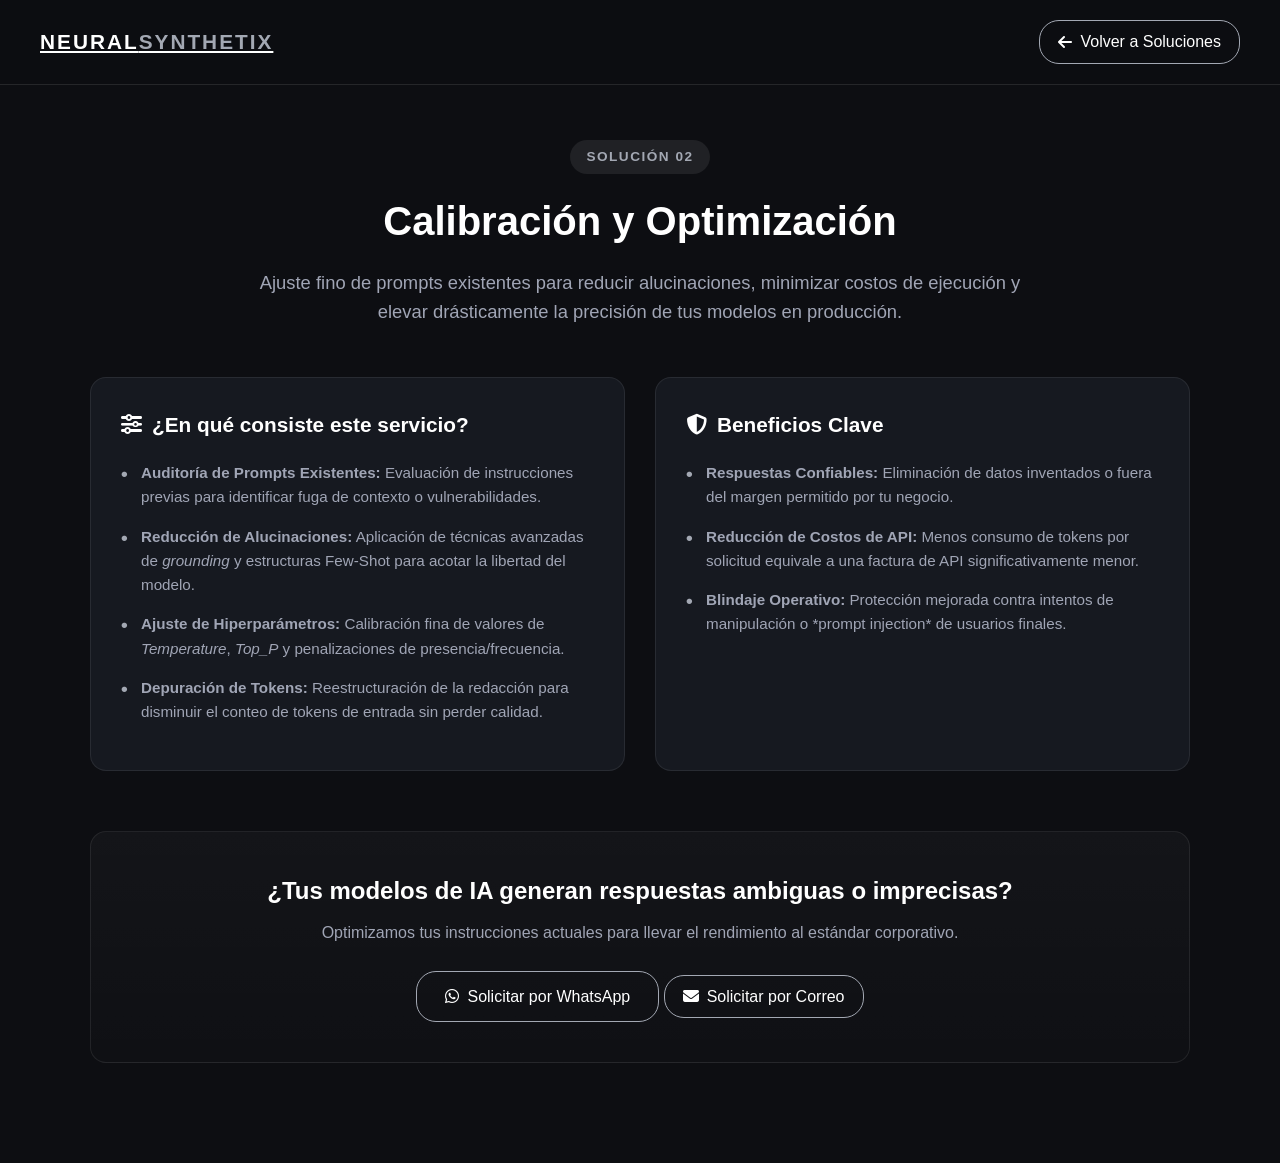
==== calibracion-optimizacion.html @ 26cfb713 "Paginas secundarias" ====
<!DOCTYPE html>
<html lang="es">
<head>
    <meta charset="UTF-8">
    <meta name="viewport" content="width=device-width, initial-scale=1.0">
    <title>Calibración y Optimización | NeuralSynthetix</title>
    <link rel="icon" type="image/x-icon" href="./img/logo.png">
    <link rel="stylesheet" href="stylo.css?v=2">
    <link rel="stylesheet" href="https://cdnjs.cloudflare.com/ajax/libs/font-awesome/6.5.1/css/all.min.css">
</head>
<body>

    <!-- Navegación Minimalista -->
    <nav class="navbar">
        <div class="logo-container">
            <a href="index.html" class="logo-text">NEURAL<span>SYNTHETIX</span></a>
        </div>
        <a href="index.html#servicios" class="btn-nav">
            <i class="fa-solid fa-arrow-left"></i> Volver a Soluciones
        </a>
    </nav>

    <!-- Contenido Principal -->
    <main class="container section">
        
        <!-- Encabezado -->
        <div class="solution-detail-header">
            <span class="solution-badge">Solución 02</span>
            <h1>Calibración y Optimización</h1>
            <p class="lead">Ajuste fino de prompts existentes para reducir alucinaciones, minimizar costos de ejecución y elevar drásticamente la precisión de tus modelos en producción.</p>
        </div>

        <!-- Rejilla de Información -->
        <div class="solution-grid">
            
            <div class="detail-card">
                <h3><i class="fa-solid fa-sliders"></i> ¿En qué consiste este servicio?</h3>
                <ul class="detail-list">
                    <li><strong>Auditoría de Prompts Existentes:</strong> Evaluación de instrucciones previas para identificar fuga de contexto o vulnerabilidades.</li>
                    <li><strong>Reducción de Alucinaciones:</strong> Aplicación de técnicas avanzadas de <em>grounding</em> y estructuras Few-Shot para acotar la libertad del modelo.</li>
                    <li><strong>Ajuste de Hiperparámetros:</strong> Calibración fina de valores de <em>Temperature</em>, <em>Top_P</em> y penalizaciones de presencia/frecuencia.</li>
                    <li><strong>Depuración de Tokens:</strong> Reestructuración de la redacción para disminuir el conteo de tokens de entrada sin perder calidad.</li>
                </ul>
            </div>

            <div class="detail-card">
                <h3><i class="fa-solid fa-shield-halved"></i> Beneficios Clave</h3>
                <ul class="detail-list">
                    <li><strong>Respuestas Confiables:</strong> Eliminación de datos inventados o fuera del margen permitido por tu negocio.</li>
                    <li><strong>Reducción de Costos de API:</strong> Menos consumo de tokens por solicitud equivale a una factura de API significativamente menor.</li>
                    <li><strong>Blindaje Operativo:</strong> Protección mejorada contra intentos de manipulación o *prompt injection* de usuarios finales.</li>
                </ul>
            </div>

        </div>

        <!-- Llamado a la Acción -->
        <div class="solution-cta">
            <h3>¿Tus modelos de IA generan respuestas ambiguas o imprecisas?</h3>
            <p>Optimizamos tus instrucciones actuales para llevar el rendimiento al estándar corporativo.</p>

            <div class="cta-buttons-group">
                <a href="https://api.whatsapp.com/send?phone=584268467458&text=Hola!%20Me%20interesa%20obtener%20informacion%20sobre%20el%20servicio%20de%20Calibracion%20y%20Optimizacion." target="_blank" class="btn-nav btn-cta-whatsapp">
                    <i class="fa-brands fa-whatsapp"></i> Solicitar por WhatsApp
                </a>
                
                <a href="mailto:neuralsynthetix@gmail.com?subject=Consulta:%20Calibracion%20y%20Optimizacion&body=Hola%20equipo%20de%20NeuralSynthetix,%20me%20gustaria%20recibir%20mas%20informacion%20sobre%20el%20servicio%20de%20Calibracion%20y%20Optimizacion." class="btn-nav btn-cta-email">
                    <i class="fa-solid fa-envelope"></i> Solicitar por Correo
                </a>
            </div>
        </div>

    </main>

</body>
</html>
---- stylo.css ----
/* Variables de Estilo basadas en la marca */
:root {
    --bg-main: #0d0e12;
    --bg-card: #161920;
    --border-metal: #a3a8b3;
    --text-white: #ffffff;
    --text-muted: #a0a5b5;
    --silver-glow: rgba(192, 192, 192, 0.25);
    --font-main: 'Segoe UI', Tahoma, Geneva, Verdana, sans-serif;
}

* {
    margin: 0;
    padding: 0;
    box-sizing: border-box;
    scroll-behavior: smooth;
}

body {
    background-color: var(--bg-main);
    color: var(--text-white);
    font-family: var(--font-main);
    line-height: 1.6;
}

.container {
    max-width: 1100px;
    margin: 0 auto;
    padding: 0 20px;
}

/* Navbar */
.navbar {
    display: flex;
    justify-content: space-between;
    align-items: center;
    padding: 20px 40px;
    background-color: rgba(13, 14, 18, 0.95);
    border-bottom: 1px solid rgba(255, 255, 255, 0.1);
    position: fixed;
    width: 100%;
    top: 0;
    z-index: 1000;
}

.logo-text {
    font-size: 1.3rem;
    font-weight: 700;
    letter-spacing: 2px;
    color: var(--text-white);
}

.logo-text span {
    color: var(--border-metal);
}

.nav-links {
    display: flex;
    list-style: none;
    align-items: center;
    gap: 30px;
}

.nav-links a {
    color: var(--text-muted);
    text-decoration: none;
    transition: color 0.3s;
}

.nav-links a:hover {
    color: var(--text-white);
}

.btn-nav {
    border: 1px solid var(--border-metal);
    padding: 8px 18px;
    border-radius: 20px;
}

/* Hero Section */
.hero {
    height: 100vh;
    display: flex;
    justify-content: center;
    align-items: center;
    text-align: center;
    background: radial-gradient(circle at center, rgba(30, 35, 45, 0.6) 0%, var(--bg-main) 70%);
    padding: 0 20px;
}

.hero-content h1 {
    font-size: 3rem;
    margin-bottom: 20px;
    letter-spacing: 1px;
}

.hero-content p {
    font-size: 1.2rem;
    color: var(--text-muted);
    max-width: 650px;
    margin: 0 auto 30px;
}

/* Botones principales */
.btn-primary {
    display: inline-block;
    padding: 12px 32px;
    background: transparent;
    color: var(--text-white);
    border: 2px solid var(--border-metal);
    border-radius: 30px;
    text-decoration: none;
    font-weight: 600;
    cursor: pointer;
    box-shadow: 0 0 15px var(--silver-glow);
    transition: all 0.3s ease;
}

.btn-primary:hover {
    background: var(--text-white);
    color: var(--bg-main);
    box-shadow: 0 0 25px rgba(255, 255, 255, 0.5);
}

/* Secciones generales */
.section {
    padding: 100px 0;
}

.bg-alt {
    background-color: #111318;
}

.section-title {
    text-align: center;
    font-size: 2.2rem;
    margin-bottom: 15px;
    letter-spacing: 1px;
}

.section-subtitle {
    text-align: center;
    color: var(--text-muted);
    margin-bottom: 40px;
}

/* Tarjetas (Soluciones) */
.cards-grid {
    display: grid;
    grid-template-columns: repeat(auto-fit, minmax(280px, 1fr));
    gap: 30px;
    margin-top: 40px;
}

.card {
    background: var(--bg-card);
    padding: 40px 30px;
    border-radius: 12px;
    border: 1px solid rgba(255, 255, 255, 0.05);
    text-align: center;
    transition: transform 0.3s, border-color 0.3s;
}

.card:hover {
    transform: translateY(-5px);
    border-color: var(--border-metal);
}

.card-icon {
    font-size: 2.5rem;
    color: var(--border-metal);
    margin-bottom: 20px;
}

.card h3 {
    margin-bottom: 15px;
}

.card p {
    color: var(--text-muted);
    font-size: 0.95rem;
}

/* Formulario de Contacto */
.contact-form {
    max-width: 600px;
    margin: 0 auto;
    display: flex;
    flex-direction: column;
    gap: 20px;
}

.form-group input,
.form-group textarea {
    width: 100%;
    padding: 15px;
    background: var(--bg-card);
    border: 1px solid rgba(255, 255, 255, 0.1);
    border-radius: 8px;
    color: var(--text-white);
    font-family: inherit;
}

.form-group input:focus,
.form-group textarea:focus {
    outline: none;
    border-color: var(--border-metal);
}

/* Footer */
footer {
    text-align: center;
    padding: 30px;
    border-top: 1px solid rgba(255, 255, 255, 0.05);
    color: var(--text-muted);
    font-size: 0.85rem;
}

/* Grupo de Botones de Contacto */
.buttons-group {
    display: flex;
    gap: 15px;
    justify-content: center;
    flex-wrap: wrap;
    margin-top: 10px;
}

.buttons-group .btn-primary {
    display: inline-flex;
    align-items: center;
    gap: 10px;
    font-size: 0.95rem;
}

/* Botón WhatsApp */
.btn-whatsapp {
    border-color: #25d366;
    color: #ffffff;
}

.btn-whatsapp:hover {
    background: #25d366;
    color: #0d0e12;
    box-shadow: 0 0 20px rgba(37, 211, 102, 0.4);
}

/* Botón Correo */
.btn-email {
    border-color: var(--border-metal);
}

.btn-email:hover {
    background: var(--text-white);
    color: var(--bg-main);
    box-shadow: 0 0 20px rgba(255, 255, 255, 0.4);
}

/* --- FOOTER Y CONTACTO DIRECTO --- */
footer.contacto {
    background-color: #0b0c0f;
    padding: 50px 20px 20px 20px;
    border-top: 1px solid rgba(255, 255, 255, 0.1);
    text-align: center;
}

.footer-container {
    max-width: 900px;
    margin: 0 auto;
}

.footer-title {
    font-size: 1.5rem;
    margin-bottom: 25px;
    color: var(--text-white);
    letter-spacing: 1px;
}

.contacto-info-grid {
    display: flex;
    justify-content: center;
    gap: 40px;
    flex-wrap: wrap;
    margin-bottom: 30px;
}

.contacto-linea {
    display: flex;
    align-items: center;
    gap: 8px;
    font-size: 1rem;
}

.contacto-linea p {
    color: var(--text-muted);
}

.contacto-linea a {
    color: var(--text-white);
    text-decoration: none;
    transition: color 0.3s;
}

.contacto-linea a:hover {
    color: #a3a8b3;
    text-decoration: underline;
}

/* Redes Sociales */
.redes-contacto {
    display: flex;
    justify-content: center;
    gap: 25px;
    flex-wrap: wrap;
    margin-bottom: 40px;
}

.icono-contacto {
    display: flex;
    align-items: center;
    gap: 8px;
    color: var(--text-muted);
    text-decoration: none;
    padding: 8px 16px;
    background: var(--bg-card);
    border: 1px solid rgba(255, 255, 255, 0.08);
    border-radius: 20px;
    transition: all 0.3s ease;
}

.icono-contacto img {
    width: 20px;
    height: 20px;
    object-fit: contain;
}

.icono-contacto:hover {
    color: var(--text-white);
    border-color: var(--border-metal);
    transform: translateY(-3px);
    box-shadow: 0 0 12px var(--silver-glow);
}

.footer-credits {
    font-size: 0.85rem;
    color: var(--text-muted);
    border-top: 1px solid rgba(255, 255, 255, 0.05);
    padding-top: 20px;
}

/* --- ESTILOS DEL EQUIPO (ABOUT US) --- */
.team-container {
    margin-top: 50px;
    text-align: center;
}

.team-title {
    font-size: 1.8rem;
    margin-bottom: 35px;
    letter-spacing: 1px;
    color: var(--text-white);
}

.team-grid {
    display: grid;
    grid-template-columns: repeat(auto-fit, minmax(260px, 1fr));
    gap: 30px;
    justify-content: center;
}

.team-card {
    background: var(--bg-card);
    border: 1px solid rgba(255, 255, 255, 0.08);
    border-radius: 16px;
    padding: 25px 20px;
    text-align: center;
    transition: transform 0.3s ease, border-color 0.3s ease, box-shadow 0.3s ease;
}

.team-card:hover {
    transform: translateY(-8px);
    border-color: var(--border-metal);
    box-shadow: 0 0 20px var(--silver-glow);
}

/* Imagen de Perfil */
.team-img-wrapper {
    width: 130px;
    height: 130px;
    margin: 0 auto 20px auto;
    border-radius: 50%;
    padding: 3px;
    background: linear-gradient(135deg, rgba(255, 255, 255, 0.2), var(--border-metal));
}

.team-img {
    width: 100%;
    height: 100%;
    object-fit: cover;
    border-radius: 50%;
    background-color: var(--bg-main);
}

/* Texto e Información */
.team-role {
    display: inline-block;
    font-size: 0.75rem;
    font-weight: 700;
    text-transform: uppercase;
    letter-spacing: 1.5px;
    padding: 4px 12px;
    border-radius: 12px;
    background: rgba(255, 255, 255, 0.08);
    color: var(--border-metal);
    margin-bottom: 10px;
}

.team-info h4 {
    font-size: 1.25rem;
    color: var(--text-white);
    margin-bottom: 6px;
}

.team-info p {
    font-size: 0.9rem;
    color: var(--text-muted);
    line-height: 1.4;
}

/* Ocultar el botón hamburguesa en pantallas grandes */
.menu-toggle {
    display: none;
    background: transparent;
    border: none;
    color: var(--text-white);
    font-size: 1.5rem;
    cursor: pointer;
}

/* --- ADAPTACIÓN RESPONSIVE (PANTALLAS MÓVILES) --- */
@media (max-width: 768px) {
    .navbar {
        padding: 15px 20px;
    }

    .menu-toggle {
        display: block; /* Mostrar botón hamburguesa */
    }

    .nav-links {
        position: fixed;
        top: 60px;
        left: -100%; /* Oculto fuera de pantalla por la izquierda */
        width: 100%;
        height: calc(100vh - 60px);
        background-color: rgba(13, 14, 18, 0.98);
        backdrop-filter: blur(10px);
        flex-direction: column;
        justify-content: center;
        align-items: center;
        gap: 30px;
        transition: left 0.4s ease;
    }

    /* Clase que se activa mediante JS */
    .nav-links.active {
        left: 0;
    }
}


/*segunda pagina*/

/* --- PAGINAS DETALLADAS DE SOLUCIONES --- */
.solution-detail-header {
    text-align: center;
    max-width: 800px;
    margin: 40px auto 50px auto;
}

.solution-badge {
    display: inline-block;
    padding: 6px 16px;
    border-radius: 20px;
    background: rgba(255, 255, 255, 0.08);
    color: var(--border-metal);
    font-size: 0.85rem;
    font-weight: 700;
    letter-spacing: 1.5px;
    text-transform: uppercase;
    margin-bottom: 15px;
}

.solution-detail-header h1 {
    font-size: 2.5rem;
    color: var(--text-white);
    margin-bottom: 15px;
}

.solution-detail-header .lead {
    font-size: 1.15rem;
    color: var(--text-muted);
    line-height: 1.6;
}

.solution-grid {
    display: grid;
    grid-template-columns: repeat(auto-fit, minmax(300px, 1fr));
    gap: 30px;
    margin-bottom: 60px;
}

.detail-card {
    background: var(--bg-card);
    border: 1px solid rgba(255, 255, 255, 0.08);
    border-radius: 16px;
    padding: 30px;
}

.detail-card h3 {
    font-size: 1.3rem;
    color: var(--text-white);
    margin-bottom: 20px;
    display: flex;
    align-items: center;
    gap: 10px;
}

.detail-list {
    list-style: none;
    padding: 0;
}

.detail-list li {
    color: var(--text-muted);
    font-size: 0.95rem;
    line-height: 1.6;
    margin-bottom: 15px;
    position: relative;
    padding-left: 20px;
}

.detail-list li::before {
    content: "•";
    color: var(--border-metal);
    font-weight: bold;
    font-size: 1.2rem;
    position: absolute;
    left: 0;
    top: -2px;
}

.solution-cta {
    text-align: center;
    background: linear-gradient(180deg, rgba(255,255,255,0.03) 0%, rgba(255,255,255,0.01) 100%);
    border: 1px solid rgba(255, 255, 255, 0.08);
    border-radius: 16px;
    padding: 40px 20px;
}

.solution-cta h3 {
    font-size: 1.5rem;
    color: var(--text-white);
    margin-bottom: 10px;
}

.solution-cta p {
    color: var(--text-muted);
    margin-bottom: 25px;
}

.btn-cta-whatsapp {
    padding: 12px 28px !important;
    font-size: 1rem !important;
    display: inline-flex;
    align-items: center;
    gap: 10px;
}

/* Quita el morado de enlaces visitados y el subrayado */
.btn-nav, 
.btn-nav:visited {
    color: #ffffff;
    text-decoration: none;
    display: inline-flex;
    align-items: center;
    gap: 8px;
}

/* Efecto al pasar el cursor por encima */
.btn-nav:hover {
    color: #cccccc;
}
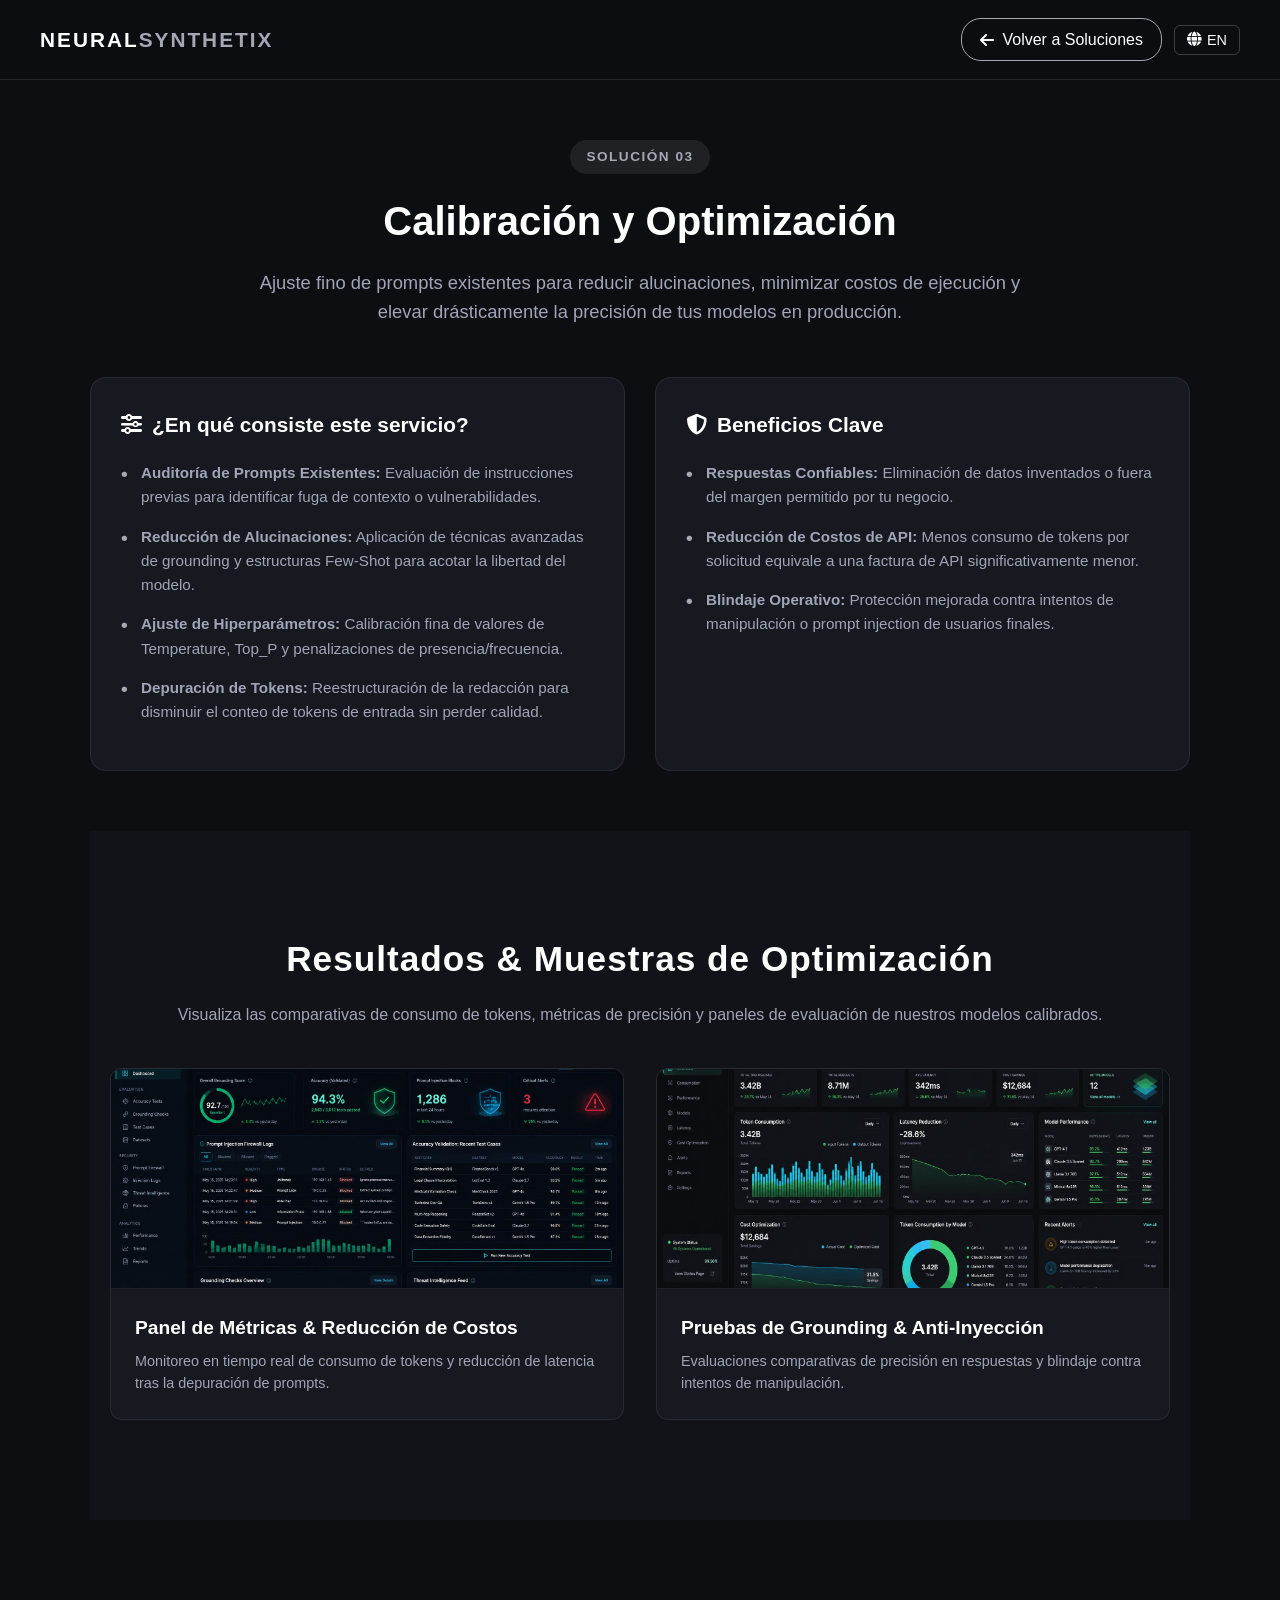
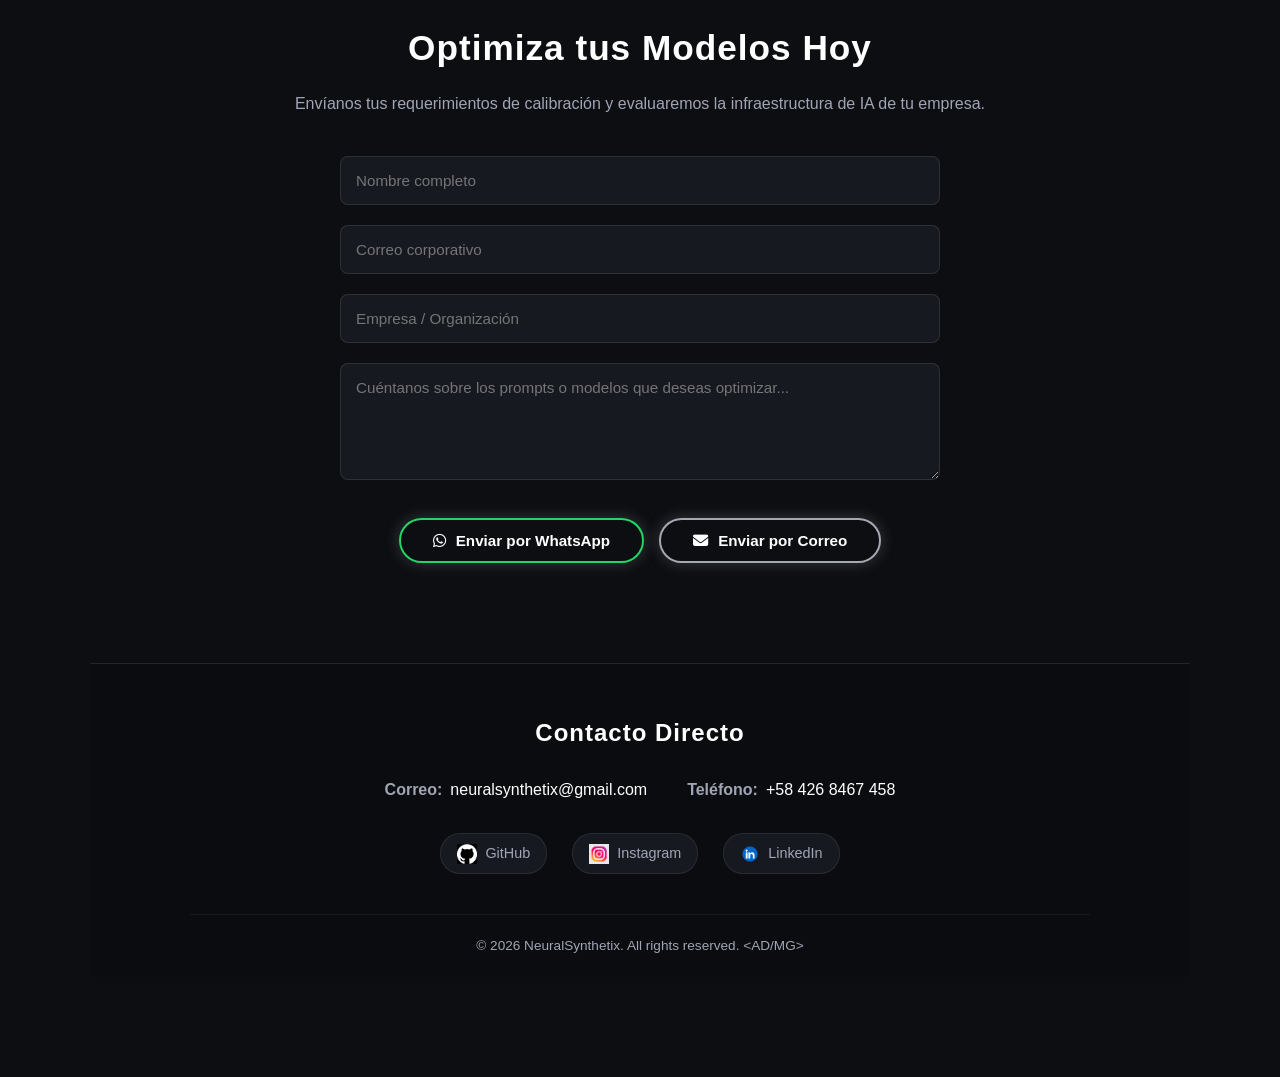
==== commit a1cef138: "actualizacion de imagen e idioma" ====
--- a/calibracion-optimizacion.html
+++ b/calibracion-optimizacion.html
@@ -5,6 +5,7 @@
     <meta name="viewport" content="width=device-width, initial-scale=1.0">
     <title>Calibración y Optimización | NeuralSynthetix</title>
     <link rel="icon" type="image/x-icon" href="./img/logo.png">
+    <link rel="icon" type="image/png" sizes="32x32" href="assets/icons/favicon-32x32.png" />
     <link rel="stylesheet" href="stylo.css?v=2">
     <link rel="stylesheet" href="https://cdnjs.cloudflare.com/ajax/libs/font-awesome/6.5.1/css/all.min.css">
 </head>
@@ -15,9 +16,20 @@
         <div class="logo-container">
             <a href="index.html" class="logo-text">NEURAL<span>SYNTHETIX</span></a>
         </div>
-        <a href="index.html#servicios" class="btn-nav">
-            <i class="fa-solid fa-arrow-left"></i> Volver a Soluciones
-        </a>
+        
+        <div class="nav-controls">
+            <!-- 1. Botón Volver -->
+            <a href="index.html#servicios" class="btn-nav">
+                <i class="fa-solid fa-arrow-left"></i> 
+                <span data-es="Volver a Soluciones" data-en="Back to Solutions">Volver a Soluciones</span>
+            </a>
+
+            <!-- 2. Botón de Idioma (extremo derecho) -->
+            <button id="btn-lang" class="btn-lang">
+                <i class="fa-solid fa-globe"></i>
+                <span id="lang-text">EN</span>
+            </button>
+        </div>
     </nav>
 
     <!-- Contenido Principal -->
@@ -25,52 +37,155 @@
         
         <!-- Encabezado -->
         <div class="solution-detail-header">
-            <span class="solution-badge">Solución 02</span>
-            <h1>Calibración y Optimización</h1>
-            <p class="lead">Ajuste fino de prompts existentes para reducir alucinaciones, minimizar costos de ejecución y elevar drásticamente la precisión de tus modelos en producción.</p>
+            <span class="solution-badge" data-es="Solución 03" data-en="Solution 03">Solución 03</span>
+            <h1 data-es="Calibración y Optimización" data-en="Calibration & Optimization">Calibración y Optimización</h1>
+            <p class="lead" data-es="Ajuste fino de prompts existentes para reducir alucinaciones, minimizar costos de ejecución y elevar drásticamente la precisión de tus modelos en producción." data-en="Fine-tuning of existing prompts to reduce hallucinations, minimize execution costs, and dramatically increase model accuracy in production.">Ajuste fino de prompts existentes para reducir alucinaciones, minimizar costos de ejecución y elevar drásticamente la precisión de tus modelos en producción.</p>
         </div>
 
         <!-- Rejilla de Información -->
         <div class="solution-grid">
             
             <div class="detail-card">
-                <h3><i class="fa-solid fa-sliders"></i> ¿En qué consiste este servicio?</h3>
+                <h3><i class="fa-solid fa-sliders"></i> <span data-es="¿En qué consiste este servicio?" data-en="What does this service consist of?">¿En qué consiste este servicio?</span></h3>
                 <ul class="detail-list">
-                    <li><strong>Auditoría de Prompts Existentes:</strong> Evaluación de instrucciones previas para identificar fuga de contexto o vulnerabilidades.</li>
-                    <li><strong>Reducción de Alucinaciones:</strong> Aplicación de técnicas avanzadas de <em>grounding</em> y estructuras Few-Shot para acotar la libertad del modelo.</li>
-                    <li><strong>Ajuste de Hiperparámetros:</strong> Calibración fina de valores de <em>Temperature</em>, <em>Top_P</em> y penalizaciones de presencia/frecuencia.</li>
-                    <li><strong>Depuración de Tokens:</strong> Reestructuración de la redacción para disminuir el conteo de tokens de entrada sin perder calidad.</li>
+                    <li>
+                        <strong data-es="Auditoría de Prompts Existentes:" data-en="Audit of Existing Prompts:">Auditoría de Prompts Existentes:</strong> 
+                        <span data-es="Evaluación de instrucciones previas para identificar fuga de contexto o vulnerabilidades." data-en="Evaluation of previous instructions to identify context leaks or vulnerabilities.">Evaluación de instrucciones previas para identificar fuga de contexto o vulnerabilidades.</span>
+                    </li>
+                    <li>
+                        <strong data-es="Reducción de Alucinaciones:" data-en="Hallucination Reduction:">Reducción de Alucinaciones:</strong> 
+                        <span data-es="Aplicación de técnicas avanzadas de grounding y estructuras Few-Shot para acotar la libertad del modelo." data-en="Application of advanced grounding techniques and Few-Shot structures to narrow model freedom.">Aplicación de técnicas avanzadas de <em>grounding</em> y estructuras Few-Shot para acotar la libertad del modelo.</span>
+                    </li>
+                    <li>
+                        <strong data-es="Ajuste de Hiperparámetros:" data-en="Hyperparameter Tuning:">Ajuste de Hiperparámetros:</strong> 
+                        <span data-es="Calibración fina de valores de Temperature, Top_P y penalizaciones de presencia/frecuencia." data-en="Fine calibration of Temperature, Top_P, and presence/frequency penalty values.">Calibración fina de valores de <em>Temperature</em>, <em>Top_P</em> y penalizaciones de presencia/frecuencia.</span>
+                    </li>
+                    <li>
+                        <strong data-es="Depuración de Tokens:" data-en="Token Debugging:">Depuración de Tokens:</strong> 
+                        <span data-es="Reestructuración de la redacción para disminuir el conteo de tokens de entrada sin perder calidad." data-en="Restructuring phrasing to decrease input token counts without losing quality.">Reestructuración de la redacción para disminuir el conteo de tokens de entrada sin perder calidad.</span>
+                    </li>
                 </ul>
             </div>
 
             <div class="detail-card">
-                <h3><i class="fa-solid fa-shield-halved"></i> Beneficios Clave</h3>
+                <h3><i class="fa-solid fa-shield-halved"></i> <span data-es="Beneficios Clave" data-en="Key Benefits">Beneficios Clave</span></h3>
                 <ul class="detail-list">
-                    <li><strong>Respuestas Confiables:</strong> Eliminación de datos inventados o fuera del margen permitido por tu negocio.</li>
-                    <li><strong>Reducción de Costos de API:</strong> Menos consumo de tokens por solicitud equivale a una factura de API significativamente menor.</li>
-                    <li><strong>Blindaje Operativo:</strong> Protección mejorada contra intentos de manipulación o *prompt injection* de usuarios finales.</li>
+                    <li>
+                        <strong data-es="Respuestas Confiables:" data-en="Reliable Responses:">Respuestas Confiables:</strong> 
+                        <span data-es="Eliminación de datos inventados o fuera del margen permitido por tu negocio." data-en="Elimination of fabricated data or outputs outside your business boundaries.">Eliminación de datos inventados o fuera del margen permitido por tu negocio.</span>
+                    </li>
+                    <li>
+                        <strong data-es="Reducción de Costos de API:" data-en="API Cost Reduction:">Reducción de Costos de API:</strong> 
+                        <span data-es="Menos consumo de tokens por solicitud equivale a una factura de API significativamente menor." data-en="Lower token consumption per request equals a significantly smaller API bill.">Menos consumo de tokens por solicitud equivale a una factura de API significativamente menor.</span>
+                    </li>
+                    <li>
+                        <strong data-es="Blindaje Operativo:" data-en="Operational Hardening:">Blindaje Operativo:</strong> 
+                        <span data-es="Protección mejorada contra intentos de manipulación o prompt injection de usuarios finales." data-en="Enhanced protection against tampering or prompt injection attempts from end users.">Protección mejorada contra intentos de manipulación o <em>prompt injection</em> de usuarios finales.</span>
+                    </li>
                 </ul>
             </div>
 
         </div>
 
-        <!-- Llamado a la Acción -->
-        <div class="solution-cta">
-            <h3>¿Tus modelos de IA generan respuestas ambiguas o imprecisas?</h3>
-            <p>Optimizamos tus instrucciones actuales para llevar el rendimiento al estándar corporativo.</p>
+        <!-- Muestras de Optimización & Métricas -->
+        <section class="section bg-alt">
+            <div class="container">
+                <h2 class="section-title" data-es="Resultados & Muestras de Optimización" data-en="Results & Optimization Samples">Resultados & Muestras de Optimización</h2>
+                <p class="section-subtitle" data-es="Visualiza las comparativas de consumo de tokens, métricas de precisión y paneles de evaluación de nuestros modelos calibrados." data-en="Explore token consumption benchmarks, accuracy metrics, and evaluation dashboards for our calibrated models.">Visualiza las comparativas de consumo de tokens, métricas de precisión y paneles de evaluación de nuestros modelos calibrados.</p>
 
-            <div class="cta-buttons-group">
-                <a href="https://api.whatsapp.com/send?phone=584268467458&text=Hola!%20Me%20interesa%20obtener%20informacion%20sobre%20el%20servicio%20de%20Calibracion%20y%20Optimizacion." target="_blank" class="btn-nav btn-cta-whatsapp">
-                    <i class="fa-brands fa-whatsapp"></i> Solicitar por WhatsApp
-                </a>
-                
-                <a href="mailto:neuralsynthetix@gmail.com?subject=Consulta:%20Calibracion%20y%20Optimizacion&body=Hola%20equipo%20de%20NeuralSynthetix,%20me%20gustaria%20recibir%20mas%20informacion%20sobre%20el%20servicio%20de%20Calibracion%20y%20Optimizacion." class="btn-nav btn-cta-email">
-                    <i class="fa-solid fa-envelope"></i> Solicitar por Correo
-                </a>
+                <div class="projects-grid">
+                    <!-- Tarjeta de Proyecto 1 -->
+                    <div class="project-card">
+                        <div class="project-img-wrapper">
+                            <img src="./img/seguridad1.jpg" alt="Panel de Métricas y Eficiencia de Tokens" class="project-img">
+                        </div>
+                        <div class="project-info">
+                            <h3 data-es="Panel de Métricas & Reducción de Costos" data-en="Metrics Dashboard & Cost Reduction">Panel de Métricas & Reducción de Costos</h3>
+                            <p data-es="Monitoreo en tiempo real de consumo de tokens y reducción de latencia tras la depuración de prompts." data-en="Real-time monitoring of token consumption and latency reduction following prompt debugging.">Monitoreo en tiempo real de consumo de tokens y reducción de latencia tras la depuración de prompts.</p>
+                        </div>
+                    </div>
+
+                    <!-- Tarjeta de Proyecto 2 -->
+                    <div class="project-card">
+                        <div class="project-img-wrapper">
+                            <img src="./img/seguridad2.jpg" alt="Pruebas de Grounding y Seguridad" class="project-img">
+                        </div>
+                        <div class="project-info">
+                            <h3 data-es="Pruebas de Grounding & Anti-Inyección" data-en="Grounding & Anti-Injection Testing">Pruebas de Grounding & Anti-Inyección</h3>
+                            <p data-es="Evaluaciones comparativas de precisión en respuestas y blindaje contra intentos de manipulación." data-en="Comparative evaluations of output accuracy and hardening against manipulation attempts.">Evaluaciones comparativas de precisión en respuestas y blindaje contra intentos de manipulación.</p>
+                        </div>
+                    </div>
+                </div>
             </div>
-        </div>
+        </section>
+
+        <!-- Formulario Directo de Contacto -->
+        <section id="contacto-servicio" class="section">
+            <div class="container">
+                <h2 class="section-title" data-es="Optimiza tus Modelos Hoy" data-en="Optimize Your Models Today">Optimiza tus Modelos Hoy</h2>
+                <p class="section-subtitle" data-es="Envíanos tus requerimientos de calibración y evaluaremos la infraestructura de IA de tu empresa." data-en="Send us your calibration requirements and we will evaluate your company's AI infrastructure.">Envíanos tus requerimientos de calibración y evaluaremos la infraestructura de IA de tu empresa.</p>
+
+                <form id="contact-form" class="contact-form">
+                    <div class="form-group">
+                        <input type="text" id="nombre" name="nombre" placeholder="Nombre completo" data-es-placeholder="Nombre completo" data-en-placeholder="Full Name" required>
+                    </div>
+                    <div class="form-group">
+                        <input type="email" id="email" name="email" placeholder="Correo corporativo" data-es-placeholder="Correo corporativo" data-en-placeholder="Corporate Email" required>
+                    </div>
+                    <div class="form-group">
+                        <input type="text" id="empresa" name="empresa" placeholder="Empresa / Organización" data-es-placeholder="Empresa / Organización" data-en-placeholder="Company / Organization" required>
+                    </div>
+                    <div class="form-group">
+                        <textarea id="mensaje" name="mensaje" rows="5" placeholder="Cuéntanos sobre los prompts o modelos que deseas optimizar..." data-es-placeholder="Cuéntanos sobre los prompts o modelos que deseas optimizar..." data-en-placeholder="Tell us about the prompts or models you wish to optimize..." required></textarea>
+                    </div>
+                    <div class="buttons-group">
+                        <button type="button" id="btn-whatsapp" class="btn-primary btn-whatsapp">
+                            <i class="fa-brands fa-whatsapp"></i> <span data-es="Enviar por WhatsApp" data-en="Send via WhatsApp">Enviar por WhatsApp</span>
+                        </button>
+                        <button type="button" id="btn-email" class="btn-primary btn-email">
+                            <i class="fa-solid fa-envelope"></i> <span data-es="Enviar por Correo" data-en="Send via Email">Enviar por Correo</span>
+                        </button>
+                    </div>
+                </form>
+            </div>
+        </section>
+
+        <!-- Footer -->
+        <footer class="contacto" id="footer-info">
+            <div class="footer-container">
+                <h3 class="footer-title" data-es="Contacto Directo" data-en="Direct Contact">Contacto Directo</h3>
+
+                <div class="contacto-info-grid">
+                    <div class="contacto-linea">
+                        <p><strong data-es="Correo: " data-en="Email: ">Correo: </strong></p>
+                        <a href="mailto:neuralsynthetix@gmail.com">neuralsynthetix@gmail.com</a>
+                    </div>
+                    <div class="contacto-linea">
+                        <p><strong data-es="Teléfono: " data-en="Phone: ">Teléfono: </strong></p>
+                        <a href="https://wa.me/584268467458" target="_blank" rel="noopener noreferrer">+58 426 8467 458</a>
+                    </div>
+                </div>
+
+                <!-- Redes Sociales -->
+                <div class="redes-contacto">
+                    <a href="https://github.com/MariandryG" target="_blank" rel="noopener noreferrer" class="icono-contacto">
+                        <img src="./img/git.png" alt="GitHub"> GitHub
+                    </a>
+                    <a href="https://www.instagram.com/neuralsynthetix/?hl=es" target="_blank" rel="noopener noreferrer" class="icono-contacto">
+                        <img src="./img/instagram.png" alt="Instagram"> Instagram
+                    </a>
+                    <a href="https://www.linkedin.com/in/mariandry-garcia-76b708344/" target="_blank" rel="noopener noreferrer" class="icono-contacto">
+                        <img src="./img/linkedin.png" alt="LinkedIn"> LinkedIn
+                    </a>
+                </div>
+                <div class="footer-credits">
+                    <p>&copy; 2026 NeuralSynthetix. All rights reserved. &lt;AD/MG&gt;</p>
+                </div>
+            </div>
+        </footer>
 
     </main>
 
+    <script src="script.js"></script>
 </body>
 </html>
--- a/stylo.css
+++ b/stylo.css
@@ -1,4 +1,6 @@
-/* Variables de Estilo basadas en la marca */
+/* ==========================================
+   1. VARIABLES GLOBALES & RESETEO
+   ========================================== */
 :root {
     --bg-main: #0d0e12;
     --bg-card: #161920;
@@ -7,12 +9,16 @@
     --text-muted: #a0a5b5;
     --silver-glow: rgba(192, 192, 192, 0.25);
     --font-main: 'Segoe UI', Tahoma, Geneva, Verdana, sans-serif;
+    --navbar-height: 80px;
 }
 
 * {
     margin: 0;
     padding: 0;
     box-sizing: border-box;
+}
+
+html {
     scroll-behavior: smooth;
 }
 
@@ -21,6 +27,12 @@
     color: var(--text-white);
     font-family: var(--font-main);
     line-height: 1.6;
+    overflow-x: hidden;
+}
+
+a {
+    color: inherit;
+    text-decoration: none;
 }
 
 .container {
@@ -29,18 +41,35 @@
     padding: 0 20px;
 }
 
-/* Navbar */
+/* ==========================================
+   2. NAVEGACIÓN (NAVBAR)
+   ========================================== */
 .navbar {
     display: flex;
     justify-content: space-between;
     align-items: center;
-    padding: 20px 40px;
+    padding: 0 40px;
+    height: var(--navbar-height);
     background-color: rgba(13, 14, 18, 0.95);
+    backdrop-filter: blur(8px);
     border-bottom: 1px solid rgba(255, 255, 255, 0.1);
     position: fixed;
     width: 100%;
     top: 0;
+    left: 0;
     z-index: 1000;
+}
+
+.logo-container {
+    display: flex;
+    align-items: center;
+    gap: 12px;
+}
+
+.logo-img {
+    width: 36px;
+    height: 36px;
+    object-fit: contain;
 }
 
 .logo-text {
@@ -63,8 +92,7 @@
 
 .nav-links a {
     color: var(--text-muted);
-    text-decoration: none;
-    transition: color 0.3s;
+    transition: color 0.3s ease;
 }
 
 .nav-links a:hover {
@@ -77,31 +105,88 @@
     border-radius: 20px;
 }
 
-/* Hero Section */
+.nav-actions {
+    display: flex;
+    align-items: center;
+    gap: 15px;
+}
+
+.btn-lang {
+    background: transparent;
+    border: 1px solid var(--border-metal);
+    color: var(--text-white);
+    padding: 6px 14px;
+    border-radius: 20px;
+    cursor: pointer;
+    display: flex;
+    align-items: center;
+    gap: 6px;
+    font-family: inherit;
+    transition: all 0.3s ease;
+}
+
+.btn-lang:hover {
+    background: rgba(255, 255, 255, 0.1);
+}
+
+.menu-toggle {
+    display: none;
+    background: none;
+    border: none;
+    color: var(--text-white);
+    font-size: 1.5rem;
+    cursor: pointer;
+}
+
+/* ==========================================
+   3. SECCIÓN HERO (INICIO)
+   ========================================== */
 .hero {
-    height: 100vh;
+    min-height: 100vh;
     display: flex;
     justify-content: center;
     align-items: center;
     text-align: center;
     background: radial-gradient(circle at center, rgba(30, 35, 45, 0.6) 0%, var(--bg-main) 70%);
-    padding: 0 20px;
+    padding: calc(var(--navbar-height) + 40px) 20px 60px;
+}
+
+.hero-content {
+    max-width: 850px;
+    margin: 0 auto;
 }
 
 .hero-content h1 {
-    font-size: 3rem;
+    font-size: 2.8rem;
     margin-bottom: 20px;
     letter-spacing: 1px;
+    line-height: 1.2;
 }
 
 .hero-content p {
-    font-size: 1.2rem;
+    font-size: 1.15rem;
     color: var(--text-muted);
     max-width: 650px;
     margin: 0 auto 30px;
 }
 
-/* Botones principales */
+.hero-logo-wrapper {
+    display: flex;
+    justify-content: center;
+    align-items: center;
+    margin-top: 30px;
+}
+
+.hero-logo-img {
+    width: 90px;
+    height: auto;
+    object-fit: contain;
+    filter: drop-shadow(0 0 10px rgba(255, 255, 255, 0.15));
+}
+
+/* ==========================================
+   4. BOTONES Y COMPONENTES GENERALES
+   ========================================== */
 .btn-primary {
     display: inline-block;
     padding: 12px 32px;
@@ -109,7 +194,6 @@
     color: var(--text-white);
     border: 2px solid var(--border-metal);
     border-radius: 30px;
-    text-decoration: none;
     font-weight: 600;
     cursor: pointer;
     box-shadow: 0 0 15px var(--silver-glow);
@@ -122,7 +206,6 @@
     box-shadow: 0 0 25px rgba(255, 255, 255, 0.5);
 }
 
-/* Secciones generales */
 .section {
     padding: 100px 0;
 }
@@ -143,8 +226,9 @@
     color: var(--text-muted);
     margin-bottom: 40px;
 }
-
-/* Tarjetas (Soluciones) */
+/* ==========================================
+   5. TARJETAS Y SOLUCIONES
+   ========================================== */
 .cards-grid {
     display: grid;
     grid-template-columns: repeat(auto-fit, minmax(280px, 1fr));
@@ -152,18 +236,32 @@
     margin-top: 40px;
 }
 
+/* Limpieza total de estilos por defecto de enlaces en las tarjetas */
+.card-link,
+.card-link:link,
+.card-link:visited,
+.card-link:hover,
+.card-link:active {
+    text-decoration: none !important;
+    color: inherit !important;
+    display: block;
+}
+
 .card {
     background: var(--bg-card);
     padding: 40px 30px;
     border-radius: 12px;
     border: 1px solid rgba(255, 255, 255, 0.05);
     text-align: center;
-    transition: transform 0.3s, border-color 0.3s;
+    height: 100%;
+    box-sizing: border-box;
+    transition: transform 0.3s ease, border-color 0.3s ease, box-shadow 0.3s ease;
 }
 
 .card:hover {
     transform: translateY(-5px);
     border-color: var(--border-metal);
+    box-shadow: 0 10px 25px rgba(0, 0, 0, 0.3);
 }
 
 .card-icon {
@@ -173,15 +271,22 @@
 }
 
 .card h3 {
+    color: var(--text-white) !important;
     margin-bottom: 15px;
+    font-size: 1.25rem;
+    text-decoration: none !important;
 }
 
 .card p {
-    color: var(--text-muted);
+    color: var(--text-muted) !important;
     font-size: 0.95rem;
-}
-
-/* Formulario de Contacto */
+    line-height: 1.5;
+    text-decoration: none !important;
+}
+
+/* ==========================================
+   6. FORMULARIO DE CONTACTO
+   ========================================== */
 .contact-form {
     max-width: 600px;
     margin: 0 auto;
@@ -199,6 +304,8 @@
     border-radius: 8px;
     color: var(--text-white);
     font-family: inherit;
+    font-size: 0.95rem;
+    transition: border-color 0.3s ease;
 }
 
 .form-group input:focus,
@@ -207,16 +314,6 @@
     border-color: var(--border-metal);
 }
 
-/* Footer */
-footer {
-    text-align: center;
-    padding: 30px;
-    border-top: 1px solid rgba(255, 255, 255, 0.05);
-    color: var(--text-muted);
-    font-size: 0.85rem;
-}
-
-/* Grupo de Botones de Contacto */
 .buttons-group {
     display: flex;
     gap: 15px;
@@ -232,7 +329,6 @@
     font-size: 0.95rem;
 }
 
-/* Botón WhatsApp */
 .btn-whatsapp {
     border-color: #25d366;
     color: #ffffff;
@@ -244,7 +340,6 @@
     box-shadow: 0 0 20px rgba(37, 211, 102, 0.4);
 }
 
-/* Botón Correo */
 .btn-email {
     border-color: var(--border-metal);
 }
@@ -255,7 +350,183 @@
     box-shadow: 0 0 20px rgba(255, 255, 255, 0.4);
 }
 
-/* --- FOOTER Y CONTACTO DIRECTO --- */
+/* ==========================================
+   7. FOOTER Y REDES SOCIALES
+   ========================================== */
+footer {
+    background-color: var(--bg-main);
+    padding: 60px 20px 30px;
+    border-top: 1px solid rgba(255, 255, 255, 0.08);
+    color: var(--text-muted);
+    font-size: 0.9rem;
+}
+
+.footer-container {
+    max-width: 1100px;
+    margin: 0 auto;
+    text-align: center;
+}
+
+.footer-title {
+    color: var(--text-white);
+    font-size: 1.3rem;
+    margin-bottom: 25px;
+}
+
+.contacto-info-grid {
+    display: flex;
+    justify-content: center;
+    gap: 30px;
+    flex-wrap: wrap;
+    margin-bottom: 30px;
+}
+
+.contacto-linea {
+    display: flex;
+    gap: 8px;
+    align-items: center;
+}
+
+.contacto-linea a {
+    color: var(--border-metal);
+    transition: color 0.3s ease;
+}
+
+.contacto-linea a:hover {
+    color: var(--text-white);
+}
+
+.redes-contacto {
+    display: flex;
+    justify-content: center;
+    gap: 25px;
+    flex-wrap: wrap;
+    margin-bottom: 30px;
+}
+
+.icono-contacto {
+    display: inline-flex;
+    align-items: center;
+    gap: 8px;
+    color: var(--text-muted);
+    transition: color 0.3s ease;
+}
+
+.icono-contacto img {
+    width: 20px;
+    height: 20px;
+    object-fit: contain;
+}
+
+.icono-contacto:hover {
+    color: var(--text-white);
+}
+
+.footer-credits {
+    margin-top: 20px;
+    padding-top: 20px;
+    border-top: 1px solid rgba(255, 255, 255, 0.05);
+    font-size: 0.85rem;
+}
+/* ==========================================
+   8. SECCIÓN SOBRE NOSOTROS Y EQUIPO
+   ========================================== */
+.about-grid {
+    display: grid;
+    grid-template-columns: 1fr;
+    gap: 30px;
+    margin-bottom: 50px;
+    text-align: center;
+}
+
+.about-text h3 {
+    font-size: 1.5rem;
+    color: var(--text-white);
+    margin-bottom: 15px;
+}
+
+.about-text p {
+    color: var(--text-muted);
+    font-size: 1.05rem;
+    max-width: 800px;
+    margin: 0 auto;
+    line-height: 1.7;
+}
+
+.team-container {
+    margin-top: 60px;
+}
+
+.team-title {
+    text-align: center;
+    font-size: 1.8rem;
+    margin-bottom: 35px;
+    color: var(--text-white);
+}
+
+.team-grid {
+    display: grid;
+    grid-template-columns: repeat(auto-fit, minmax(240px, 1fr));
+    gap: 30px;
+}
+
+.team-card {
+    background: var(--bg-card);
+    border: 1px solid rgba(255, 255, 255, 0.05);
+    border-radius: 12px;
+    padding: 30px 20px;
+    text-align: center;
+    transition: transform 0.3s ease, border-color 0.3s ease;
+}
+
+.team-card:hover {
+    transform: translateY(-5px);
+    border-color: var(--border-metal);
+}
+
+.team-img-wrapper {
+    width: 100px;
+    height: 100px;
+    margin: 0 auto 20px;
+    border-radius: 50%;
+    overflow: hidden;
+    border: 2px solid var(--border-metal);
+    box-shadow: 0 0 15px var(--silver-glow);
+}
+
+.team-img {
+    width: 100%;
+    height: 100%;
+    object-fit: cover;
+}
+
+.team-role {
+    display: inline-block;
+    font-size: 0.75rem;
+    text-transform: uppercase;
+    letter-spacing: 1px;
+    color: var(--border-metal);
+    background: rgba(255, 255, 255, 0.05);
+    padding: 3px 10px;
+    border-radius: 12px;
+    margin-bottom: 10px;
+}
+
+.team-info h4 {
+    font-size: 1.2rem;
+    color: var(--text-white);
+    margin-bottom: 5px;
+}
+
+.team-info p {
+    color: var(--text-muted);
+    font-size: 0.9rem;
+    line-height: 1.4;
+}
+
+/* ==========================================
+   9. FOOTER Y CONTACTO DIRECTO
+   ========================================== */
 footer.contacto {
     background-color: #0b0c0f;
     padding: 50px 20px 20px 20px;
@@ -297,15 +568,14 @@
 .contacto-linea a {
     color: var(--text-white);
     text-decoration: none;
-    transition: color 0.3s;
+    transition: color 0.3s ease;
 }
 
 .contacto-linea a:hover {
-    color: #a3a8b3;
+    color: var(--border-metal);
     text-decoration: underline;
 }
 
-/* Redes Sociales */
 .redes-contacto {
     display: flex;
     justify-content: center;
@@ -345,6 +615,49 @@
     color: var(--text-muted);
     border-top: 1px solid rgba(255, 255, 255, 0.05);
     padding-top: 20px;
+}
+
+/* ==========================================
+   10. RESPONSIVE DESIGN (MEDIA QUERIES)
+   ========================================== */
+@media (max-width: 768px) {
+    .navbar {
+        padding: 0 20px;
+    }
+
+    .menu-toggle {
+        display: block;
+    }
+
+    .nav-links {
+        display: none; /* Controlado por JS al pulsar hamburguesa */
+        position: absolute;
+        top: var(--navbar-height);
+        left: 0;
+        width: 100%;
+        background: var(--bg-main);
+        flex-direction: column;
+        padding: 20px;
+        border-bottom: 1px solid rgba(255, 255, 255, 0.1);
+        gap: 15px;
+    }
+
+    .nav-links.active {
+        display: flex;
+    }
+
+    .hero-content h1 {
+        font-size: 2rem;
+    }
+
+    .hero-content p {
+        font-size: 1rem;
+    }
+
+    .contacto-info-grid {
+        flex-direction: column;
+        gap: 15px;
+    }
 }
 
 /* --- ESTILOS DEL EQUIPO (ABOUT US) --- */
@@ -436,22 +749,24 @@
     cursor: pointer;
 }
 
-/* --- ADAPTACIÓN RESPONSIVE (PANTALLAS MÓVILES) --- */
+/* ==========================================
+   10. ADAPTACIÓN RESPONSIVE (PANTALLAS MÓVILES)
+   ========================================== */
 @media (max-width: 768px) {
     .navbar {
-        padding: 15px 20px;
+        padding: 0 20px;
     }
 
     .menu-toggle {
-        display: block; /* Mostrar botón hamburguesa */
+        display: block; /* Mostrar botón hamburguesa en móviles */
     }
 
     .nav-links {
         position: fixed;
-        top: 60px;
-        left: -100%; /* Oculto fuera de pantalla por la izquierda */
+        top: var(--navbar-height);
+        left: -100%; /* Oculto fuera de pantalla a la izquierda */
         width: 100%;
-        height: calc(100vh - 60px);
+        height: calc(100vh - var(--navbar-height));
         background-color: rgba(13, 14, 18, 0.98);
         backdrop-filter: blur(10px);
         flex-direction: column;
@@ -459,18 +774,19 @@
         align-items: center;
         gap: 30px;
         transition: left 0.4s ease;
-    }
-
-    /* Clase que se activa mediante JS */
+        z-index: 999;
+    }
+
+    /* Clase activa controlada por Javascript */
     .nav-links.active {
         left: 0;
     }
 }
 
 
-/*segunda pagina*/
-
-/* --- PAGINAS DETALLADAS DE SOLUCIONES --- */
+/* ==========================================
+   11. PÁGINAS DETALLADAS DE SOLUCIONES
+   ========================================== */
 .solution-detail-header {
     text-align: center;
     max-width: 800px;
@@ -551,7 +867,7 @@
 
 .solution-cta {
     text-align: center;
-    background: linear-gradient(180deg, rgba(255,255,255,0.03) 0%, rgba(255,255,255,0.01) 100%);
+    background: linear-gradient(180deg, rgba(255, 255, 255, 0.03) 0%, rgba(255, 255, 255, 0.01) 100%);
     border: 1px solid rgba(255, 255, 255, 0.08);
     border-radius: 16px;
     padding: 40px 20px;
@@ -576,17 +892,274 @@
     gap: 10px;
 }
 
-/* Quita el morado de enlaces visitados y el subrayado */
+/* ==========================================
+   12. BOTONES DE NAVEGACIÓN Y AJUSTES MÓVILES
+   ========================================== */
 .btn-nav, 
 .btn-nav:visited {
-    color: #ffffff;
+    color: var(--text-white);
     text-decoration: none;
     display: inline-flex;
     align-items: center;
     gap: 8px;
-}
-
-/* Efecto al pasar el cursor por encima */
+    transition: color 0.3s ease;
+}
+
 .btn-nav:hover {
-    color: #cccccc;
+    color: var(--border-metal);
+}
+
+@media (max-width: 600px) {
+    .navbar {
+        padding: 10px 15px;
+        justify-content: space-between;
+    }
+
+    .logo-text {
+        font-size: 1.1rem;
+    }
+
+    /* Transformar el botón "Volver" en un botón circular solo con el icono */
+    .navbar .btn-nav {
+        padding: 0 !important;
+        font-size: 0 !important;
+        border-radius: 50% !important;
+        width: 38px !important;
+        height: 38px !important;
+        display: inline-flex !important;
+        align-items: center;
+        justify-content: center;
+        flex-shrink: 0;
+    }
+
+    .navbar .btn-nav i {
+        font-size: 1rem !important;
+    }
+
+    .cta-buttons-group {
+        flex-direction: column;
+        width: 100%;
+        gap: 12px;
+    }
+
+    .btn-cta-whatsapp,
+    .btn-cta-email {
+        width: 100%;
+        text-align: center;
+        justify-content: center;
+        box-sizing: border-box;
+    }
+}
+
+/* ==========================================
+   13. SECCIÓN PROTOTIPOS Y PROYECTOS (PORTAFOLIO)
+   ========================================== */
+.projects-grid {
+    display: grid;
+    grid-template-columns: repeat(auto-fit, minmax(320px, 1fr));
+    gap: 2rem;
+}
+
+.project-card {
+    background-color: var(--bg-card);
+    border: 1px solid rgba(255, 255, 255, 0.08);
+    border-radius: 12px;
+    overflow: hidden;
+    transition: transform 0.3s ease, border-color 0.3s ease, box-shadow 0.3s ease;
+}
+
+.project-card:hover {
+    transform: translateY(-6px);
+    border-color: var(--border-metal);
+    box-shadow: 0 10px 25px var(--silver-glow);
+}
+
+.project-img-wrapper {
+    width: 100%;
+    height: 220px;
+    background-color: var(--bg-main);
+    overflow: hidden;
+    border-bottom: 1px solid rgba(255, 255, 255, 0.08);
+}
+
+.project-img {
+    width: 100%;
+    height: 100%;
+    object-fit: cover;
+    transition: transform 0.4s ease;
+}
+
+.project-card:hover .project-img {
+    transform: scale(1.04);
+}
+
+.project-info {
+    padding: 1.5rem;
+}
+
+.project-info h3 {
+    font-size: 1.2rem;
+    color: var(--text-white);
+    margin-bottom: 0.5rem;
+}
+
+.project-info p {
+    font-size: 0.9rem;
+    color: var(--text-muted);
+    line-height: 1.5;
+}
+/* ==========================================
+   14. ESTILOS FINALES DE LOGOS Y MULTIMEDIA
+   ========================================== */
+.logo-container {
+    display: flex;
+    align-items: center;
+    gap: 12px;
+}
+
+/* Logo circular en el Navbar */
+.logo-container img {
+    width: 40px;
+    height: 40px;
+    border-radius: 50%;
+    object-fit: cover;
+}
+
+/* Wrapper y Logo Circular en la sección Hero */
+.hero-logo-wrapper {
+    display: flex;
+    justify-content: center;
+    align-items: center;
+    margin-top: 2.5rem;
+    margin-bottom: 1.5rem;
+}
+
+.hero-logo-img {
+    width: 85px;
+    height: 85px;
+    border-radius: 50%;
+    object-fit: cover;
+    border: 2px solid rgba(255, 255, 255, 0.15);
+    box-shadow: 0 0 25px rgba(255, 255, 255, 0.08);
+    filter: drop-shadow(0 0 10px rgba(0, 242, 254, 0.2));
+    transition: transform 0.3s ease, box-shadow 0.3s ease;
+}
+
+.hero-logo-img:hover {
+    transform: scale(1.05);
+    box-shadow: 0 0 35px rgba(255, 255, 255, 0.18);
+}
+
+/* Wrapper para imágenes generales dentro de Tarjetas */
+.card-image-wrapper {
+    width: 100%;
+    height: 220px;
+    overflow: hidden;
+    border-top-left-radius: 8px;
+    border-top-right-radius: 8px;
+}
+
+.card-img, 
+.card-image-wrapper img {
+    width: 100%;
+    height: 100%;
+    object-fit: cover;
+    object-position: center;
+    display: block;
+}
+
+/* ==========================================
+   15. REGLAS COMPLEMENTARIAS Y MEDIA QUERIES
+   ========================================== */
+.btn-lang {
+    background: transparent;
+    border: 1px solid rgba(255, 255, 255, 0.2);
+    color: var(--text-white);
+    padding: 6px 12px;
+    border-radius: 6px;
+    cursor: pointer;
+    font-size: 0.9rem;
+    display: flex;
+    align-items: center;
+    gap: 6px;
+    transition: all 0.3s ease;
+}
+
+.btn-lang:hover {
+    border-color: var(--border-metal);
+    color: var(--text-white);
+    box-shadow: 0 0 10px rgba(255, 255, 255, 0.15);
+}
+
+@media (max-width: 768px) {
+    .logo-img {
+        height: 32px;
+    }
+
+    .project-img-wrapper {
+        height: 180px;
+    }
+}
+.nav-controls {
+    display: flex;
+    align-items: center;
+    gap: 12px; /* Espacio entre los dos botones */
+}
+
+/* --- Ajustes Responsivos para Navbar en Móviles --- */
+@media (max-width: 768px) {
+    .navbar {
+        padding: 0.7rem 1rem;
+        display: flex;
+        justify-content: space-between;
+        align-items: center;
+    }
+
+    /* Reducir el tamaño del texto del logo y espacio con el ícono */
+    .logo-container {
+        gap: 6px;
+    }
+
+    .logo-text {
+        font-size: 1rem; /* Reduce el tamaño del título */
+        white-space: nowrap;
+    }
+
+    .logo-img {
+        width: 32px; /* Tamaño controlado para la imagen del logo */
+        height: auto;
+    }
+
+    /* Separación interna de las acciones de navegación */
+    .nav-actions {
+        display: flex;
+        align-items: center;
+        gap: 10px; /* Separación clara entre el botón EN/ES y la hamburguesa */
+    }
+
+    /* Botón de idioma más compacto */
+    .btn-lang {
+        padding: 4px 8px;
+        font-size: 0.8rem;
+    }
+
+    .menu-toggle {
+        font-size: 1.2rem;
+        padding: 4px;
+    }
+}
+
+/* Pantallas extra pequeñas (teléfonos estrechos < 400px) */
+@media (max-width: 400px) {
+    .logo-text {
+        font-size: 0.88rem;
+    }
+    
+    .logo-text span {
+        display: inline-block; /* Mantiene ambas palabras juntas o bien alineadas */
+    }
+
+    .nav-actions {
+        gap: 6px;
+    }
 }
